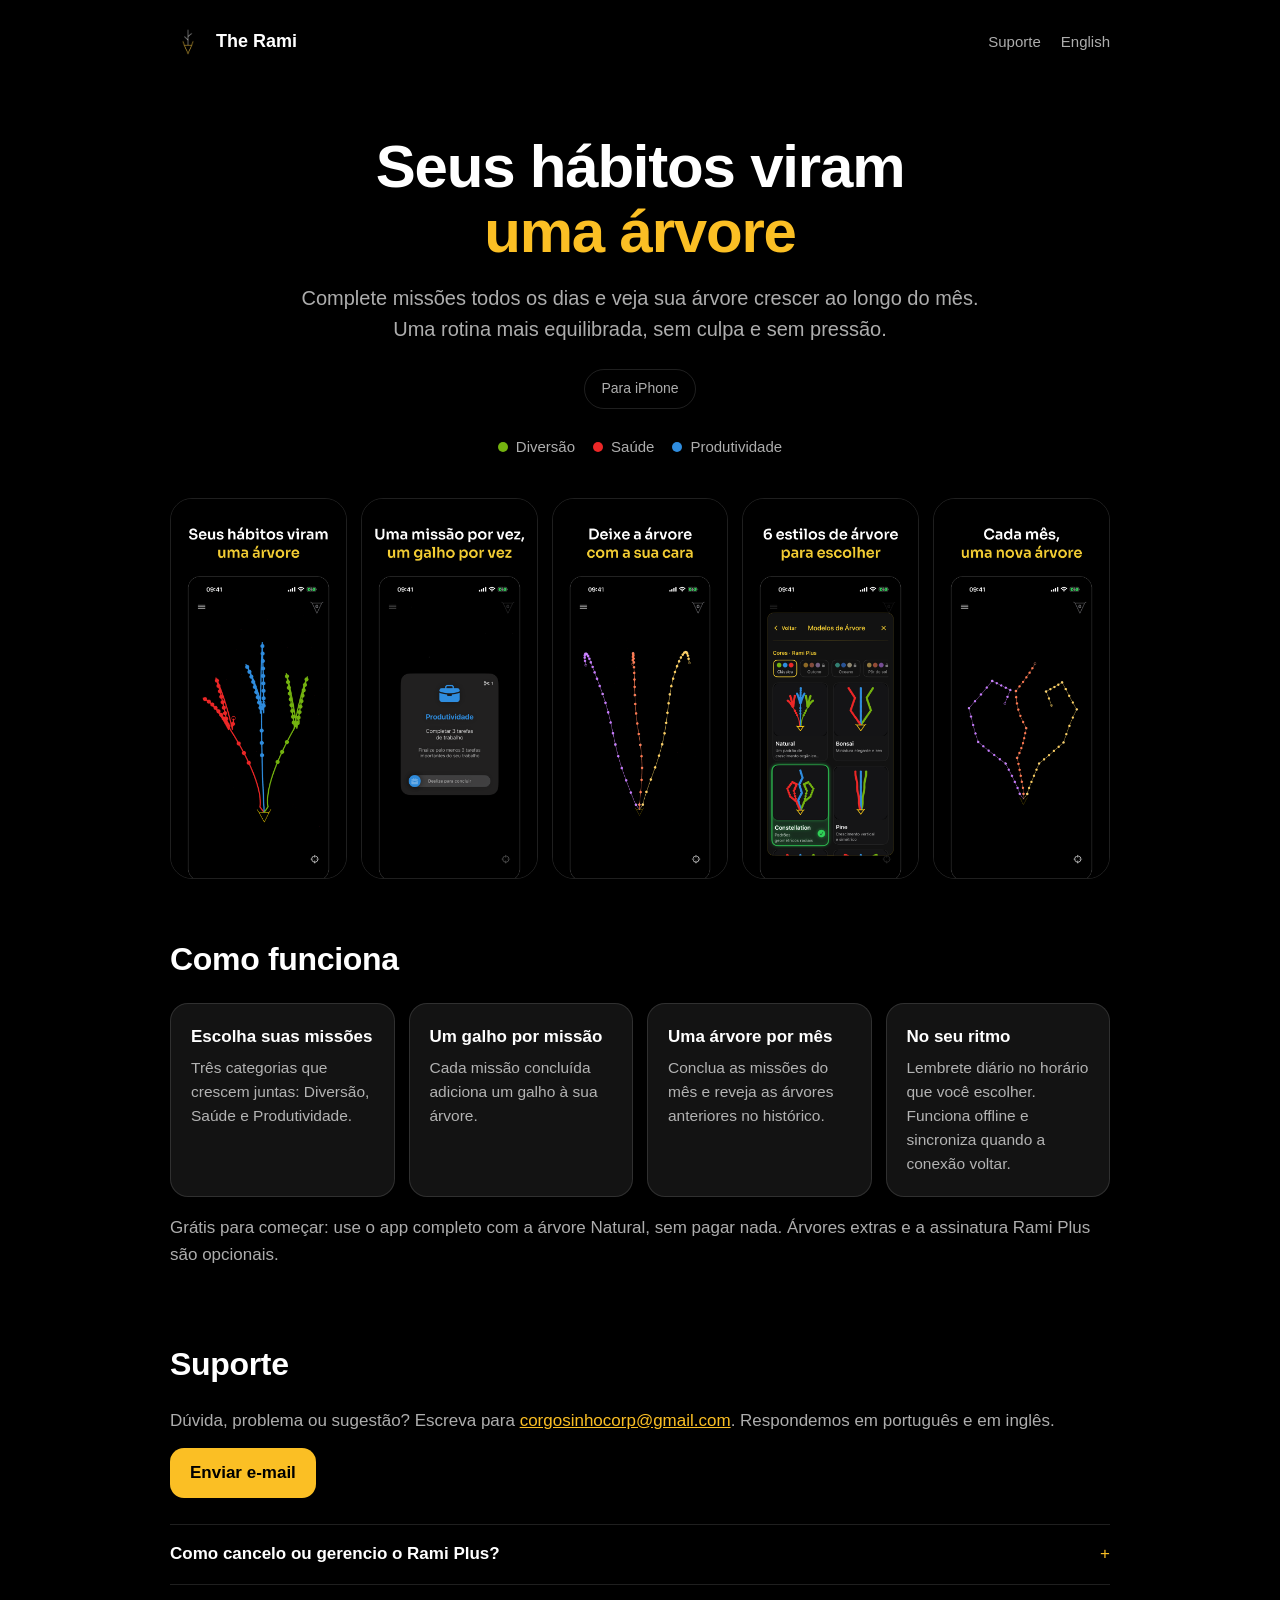
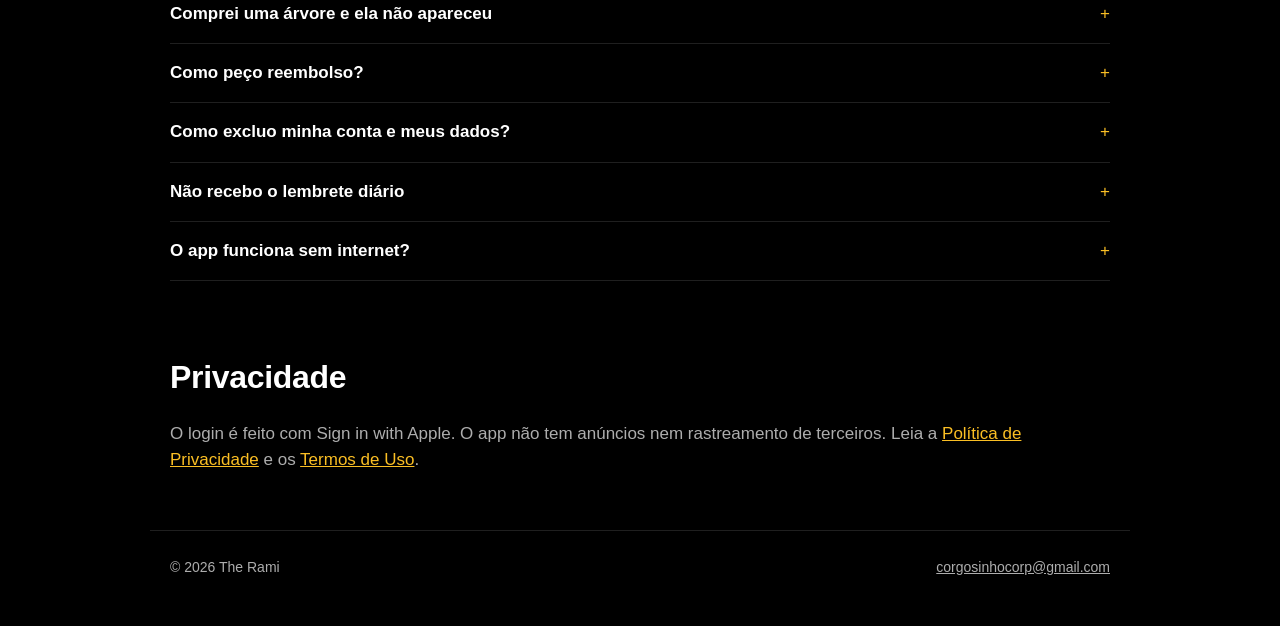
==== index.html @ e17243fe "feat: página pública de suporte do The Rami (pt-BR e inglês) Página estática com apresentação do app" ====
<!doctype html>
<html lang="pt-BR">
<head>
<meta charset="utf-8">
<meta name="viewport" content="width=device-width, initial-scale=1">
<title>The Rami — hábitos que viram uma árvore</title>
<meta name="description" content="The Rami é um app de hábitos gamificado para iPhone: complete missões todos os dias e veja sua árvore crescer ao longo do mês. Suporte e contato.">
<meta name="theme-color" content="#000000">
<link rel="icon" href="img/icon-180.png">
<link rel="apple-touch-icon" href="img/icon-180.png">
<link rel="alternate" hreflang="pt-BR" href="https://markuslc.github.io/therami/">
<link rel="alternate" hreflang="en" href="https://markuslc.github.io/therami/en.html">
<meta property="og:title" content="The Rami">
<meta property="og:description" content="Cultive sua árvore todo dia.">
<meta property="og:image" content="https://markuslc.github.io/therami/img/icon-512.png">
<link rel="stylesheet" href="style.css">
</head>
<body>
<header class="top">
  <a class="brand" href="./"><img src="img/icon-180.png" alt="" width="36" height="36">The Rami</a>
  <nav aria-label="Principal"><a href="#suporte">Suporte</a><a href="en.html" lang="en" hreflang="en">English</a></nav>
</header>
<main>
  <section class="hero">
    <h1>Seus hábitos viram <em>uma árvore</em></h1>
    <p class="lead">Complete missões todos os dias e veja sua árvore crescer ao longo do mês. Uma rotina mais equilibrada, sem culpa e sem pressão.</p>
    <p class="pill">Para iPhone</p>
    <ul class="cats" aria-label="Categorias de missões"><li class="fun">Diversão</li><li class="health">Saúde</li><li class="prod">Produtividade</li></ul>
  </section>

  <div class="shots" role="region" aria-label="Telas do app" tabindex="0">
    <img src="img/pt-01.png" width="630" height="1368" alt="Tela inicial com a árvore do mês. Legenda: seus hábitos viram uma árvore.">
    <img src="img/pt-02.png" width="630" height="1368" loading="lazy" alt="Cartão de uma missão de Produtividade. Legenda: uma missão por vez, um galho por vez.">
    <img src="img/pt-03.png" width="630" height="1368" loading="lazy" alt="Árvore com outra paleta de cores. Legenda: deixe a árvore com a sua cara.">
    <img src="img/pt-04.png" width="630" height="1368" loading="lazy" alt="Lista de modelos de árvore. Legenda: 6 estilos de árvore para escolher.">
    <img src="img/pt-05.png" width="630" height="1368" loading="lazy" alt="Árvore de outro mês. Legenda: cada mês, uma nova árvore.">
  </div>

  <section>
    <h2>Como funciona</h2>
    <div class="grid">
      <div class="card"><h3>Escolha suas missões</h3><p>Três categorias que crescem juntas: Diversão, Saúde e Produtividade.</p></div>
      <div class="card"><h3>Um galho por missão</h3><p>Cada missão concluída adiciona um galho à sua árvore.</p></div>
      <div class="card"><h3>Uma árvore por mês</h3><p>Conclua as missões do mês e reveja as árvores anteriores no histórico.</p></div>
      <div class="card"><h3>No seu ritmo</h3><p>Lembrete diário no horário que você escolher. Funciona offline e sincroniza quando a conexão voltar.</p></div>
    </div>
    <p class="note">Grátis para começar: use o app completo com a árvore Natural, sem pagar nada. Árvores extras e a assinatura Rami Plus são opcionais.</p>
  </section>

  <section id="suporte">
    <h2>Suporte</h2>
    <p class="note" style="margin-top:0">Dúvida, problema ou sugestão? Escreva para <a href="mailto:corgosinhocorp@gmail.com">corgosinhocorp@gmail.com</a>. Respondemos em português e em inglês.</p>
    <a class="btn" href="mailto:corgosinhocorp@gmail.com?subject=The%20Rami%20%E2%80%94%20suporte">Enviar e-mail</a>

    <details><summary>Como cancelo ou gerencio o Rami Plus?</summary>
      <p>A assinatura é cobrada pela Apple. No iPhone, abra Ajustes, toque no seu nome e depois em Assinaturas. Quem é assinante também encontra o botão “Gerenciar assinatura” na Loja do app. O Rami Plus renova automaticamente, a menos que seja cancelado até 24 horas antes do fim do período atual.</p></details>
    <details><summary>Comprei uma árvore e ela não apareceu</summary>
      <p>Abra o menu do app, entre em Configurações e toque em “Restaurar Compras”. A mesma opção fica no fim da Loja. Use a mesma conta Apple em que a compra foi feita.</p></details>
    <details><summary>Como peço reembolso?</summary>
      <p>As compras são processadas pela Apple, e é ela quem decide os reembolsos. Faça o pedido em <a href="https://reportaproblem.apple.com/">reportaproblem.apple.com</a>.</p></details>
    <details><summary>Como excluo minha conta e meus dados?</summary>
      <p>No app, abra o menu, entre em Configurações e toque em “Deletar Conta”. A exclusão é permanente e apaga sua conta e todos os seus dados do The Rami: perfil, árvores, missões e histórico. Ela não cancela a assinatura: cancele antes nos Ajustes do iPhone. Se não conseguir entrar no app, peça a exclusão por e-mail.</p></details>
    <details><summary>Não recebo o lembrete diário</summary>
      <p>Confira se “Lembrete diário” está ligado nas Configurações do app e se as notificações do The Rami estão permitidas nos Ajustes do iPhone.</p></details>
    <details><summary>O app funciona sem internet?</summary>
      <p>Sim. O app funciona offline e sincroniza quando a conexão voltar.</p></details>
  </section>

  <section id="privacidade">
    <h2>Privacidade</h2>
    <p class="note" style="margin-top:0">O login é feito com Sign in with Apple. O app não tem anúncios nem rastreamento de terceiros. Leia a <a href="https://www.termsfeed.com/live/3ac1cfa0-b823-4f95-aa48-391b056a4570">Política de Privacidade</a> e os <a href="https://www.apple.com/legal/internet-services/itunes/dev/stdeula/">Termos de Uso</a>.</p>
  </section>
</main>
<footer><span>© 2026 The Rami</span><span><a href="mailto:corgosinhocorp@gmail.com">corgosinhocorp@gmail.com</a></span></footer>
</body>
</html>
---- style.css ----
:root{--bg:#000;--card:#131313;--line:rgba(255,255,255,.12);--text:#fff;--muted:rgba(255,255,255,.68);--gold:#fbbf24;--fun:#74b30f;--health:#ec2727;--prod:#2f8ddf;color-scheme:dark}
*{box-sizing:border-box}
html{scroll-behavior:smooth}
@media (prefers-reduced-motion:reduce){html{scroll-behavior:auto}}
body{margin:0;background:var(--bg);color:var(--text);font:17px/1.55 -apple-system,BlinkMacSystemFont,"SF Pro Text","Segoe UI",Roboto,Helvetica,Arial,sans-serif;-webkit-font-smoothing:antialiased}
a{color:var(--gold)}
a:focus-visible,summary:focus-visible,.shots:focus-visible{outline:2px solid var(--gold);outline-offset:3px;border-radius:6px}
.top,main,footer{max-width:980px;margin:0 auto;padding-left:20px;padding-right:20px}
.top{display:flex;justify-content:space-between;align-items:center;padding-top:18px;padding-bottom:18px}
.brand{min-height:44px;display:flex;align-items:center;gap:10px;color:#fff;text-decoration:none;font-weight:600;font-size:18px}
.brand img{border-radius:9px}
nav a{color:var(--muted);text-decoration:none;margin-left:20px;font-size:15px;padding:12px 0;display:inline-block}
nav a:hover{color:#fff}
.hero{text-align:center;padding:52px 0 32px}
h1{font-size:clamp(34px,7vw,60px);line-height:1.08;letter-spacing:-.02em;margin:0 0 18px;font-weight:700}
h1 em{font-style:normal;color:var(--gold);display:block}
.lead{color:var(--muted);font-size:clamp(17px,2.4vw,20px);max-width:34em;margin:0 auto 24px}
.pill{display:inline-block;border:1px solid var(--line);border-radius:999px;padding:8px 16px;font-size:14px;color:var(--muted);margin:0}
.cats{list-style:none;display:flex;justify-content:center;gap:18px;flex-wrap:wrap;padding:0;margin:26px 0 0;font-size:15px;color:var(--muted)}
.cats li::before{content:"";display:inline-block;width:10px;height:10px;border-radius:50%;margin-right:8px}
.fun::before{background:var(--fun)}.health::before{background:var(--health)}.prod::before{background:var(--prod)}
.shots{display:flex;gap:14px;overflow-x:auto;scroll-snap-type:x mandatory;padding:8px 20px 20px;margin:0 -20px}
.shots img{flex:0 0 auto;width:clamp(180px,62vw,236px);height:auto;border-radius:22px;border:1px solid var(--line);scroll-snap-align:center}
@media (min-width:1000px){.shots{margin:0;padding:8px 0 20px;overflow:visible}.shots img{width:calc((100% - 56px)/5)}}
section{padding:36px 0}
h2{font-size:clamp(24px,4vw,32px);letter-spacing:-.01em;margin:0 0 18px}
.grid{display:grid;grid-template-columns:repeat(auto-fit,minmax(210px,1fr));gap:14px}
.card{background:var(--card);border:1px solid var(--line);border-radius:18px;padding:20px}
.card h3{margin:0 0 6px;font-size:17px}
.card p,.note,details p{margin:0;color:var(--muted)}
.card p{font-size:15.5px}
.note{margin-top:18px}
.btn{display:inline-block;background:var(--gold);color:#000;font-weight:600;text-decoration:none;padding:12px 20px;border-radius:14px;margin:14px 0 26px}
details{border-top:1px solid var(--line)}
details:last-of-type{border-bottom:1px solid var(--line)}
summary{cursor:pointer;padding:16px 0;font-weight:600;list-style:none;display:flex;justify-content:space-between;gap:16px}
summary::-webkit-details-marker{display:none}
summary::after{content:"+";color:var(--gold);font-weight:400}
details[open] summary::after{content:"–"}
details p{padding-bottom:18px}
footer{padding-top:26px;padding-bottom:48px;margin-top:20px;color:var(--muted);font-size:14px;border-top:1px solid var(--line);display:flex;justify-content:space-between;flex-wrap:wrap;gap:10px}
footer a{color:var(--muted)}
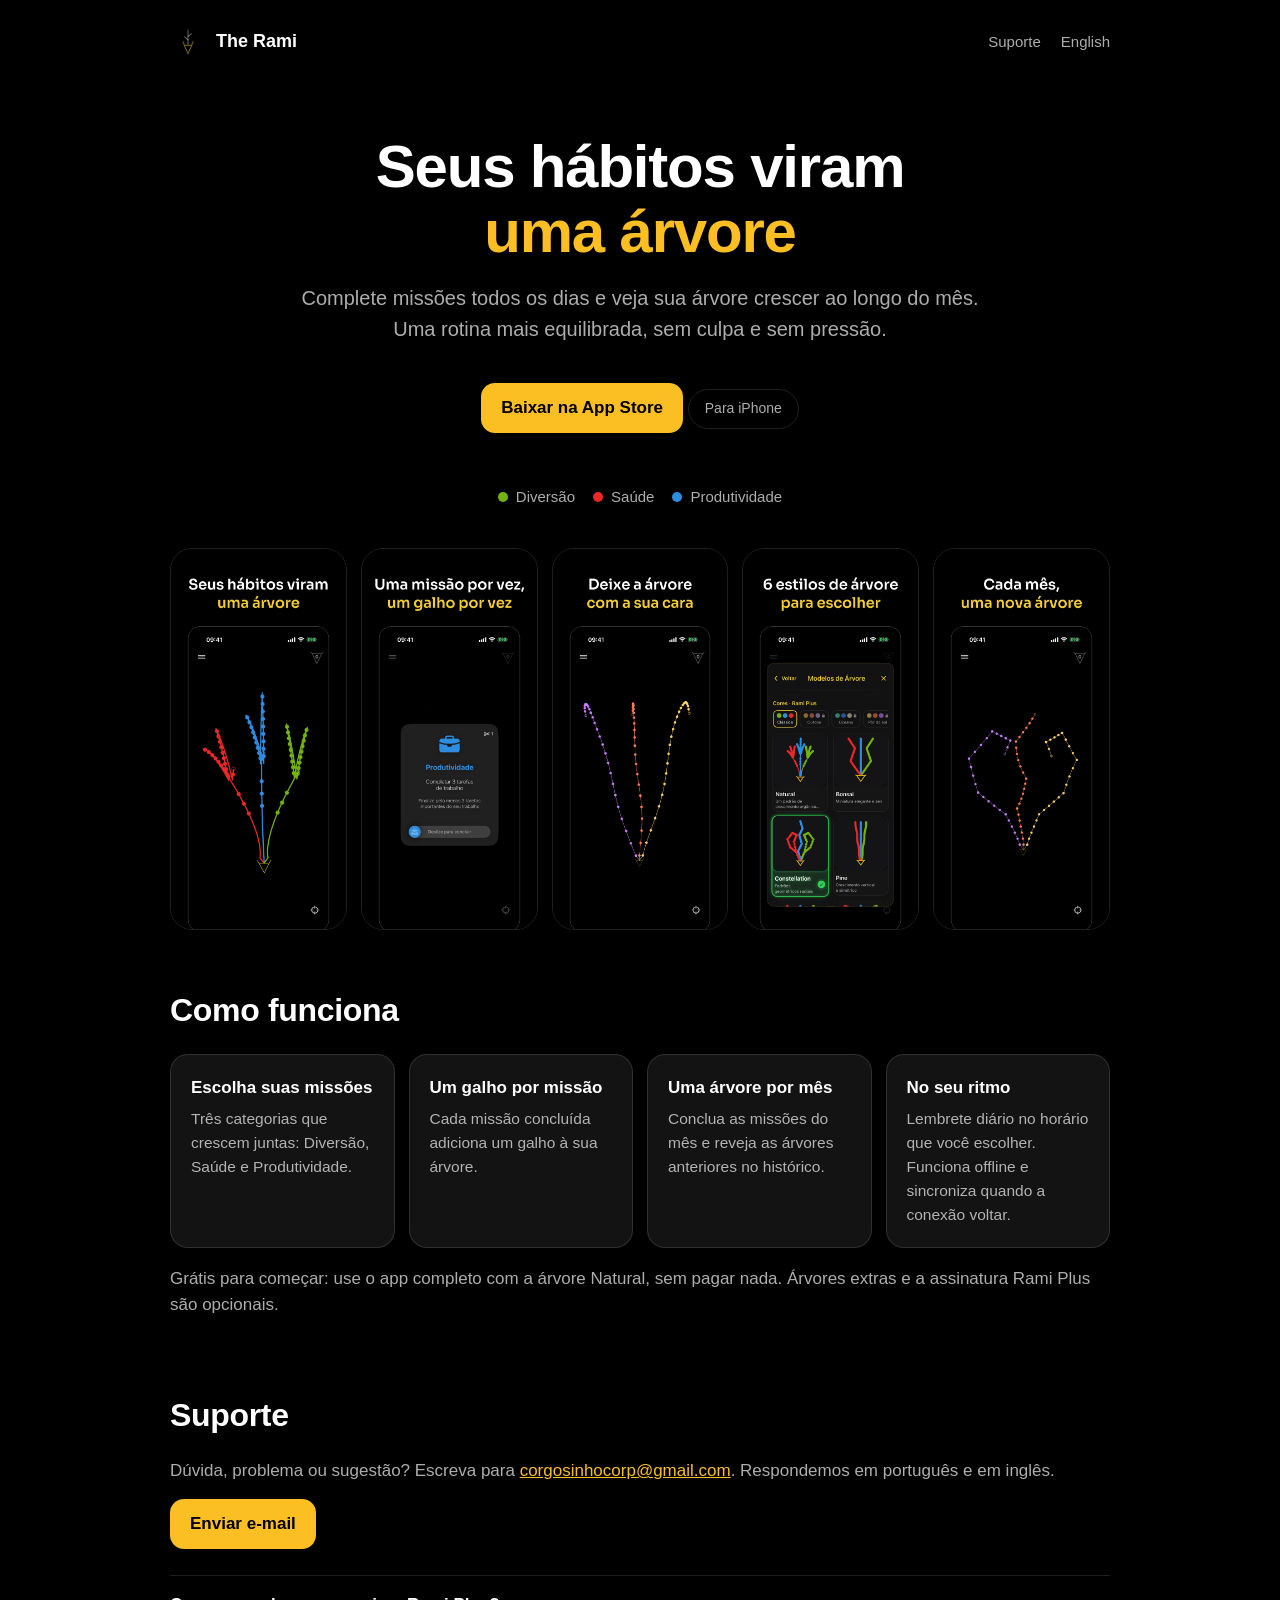
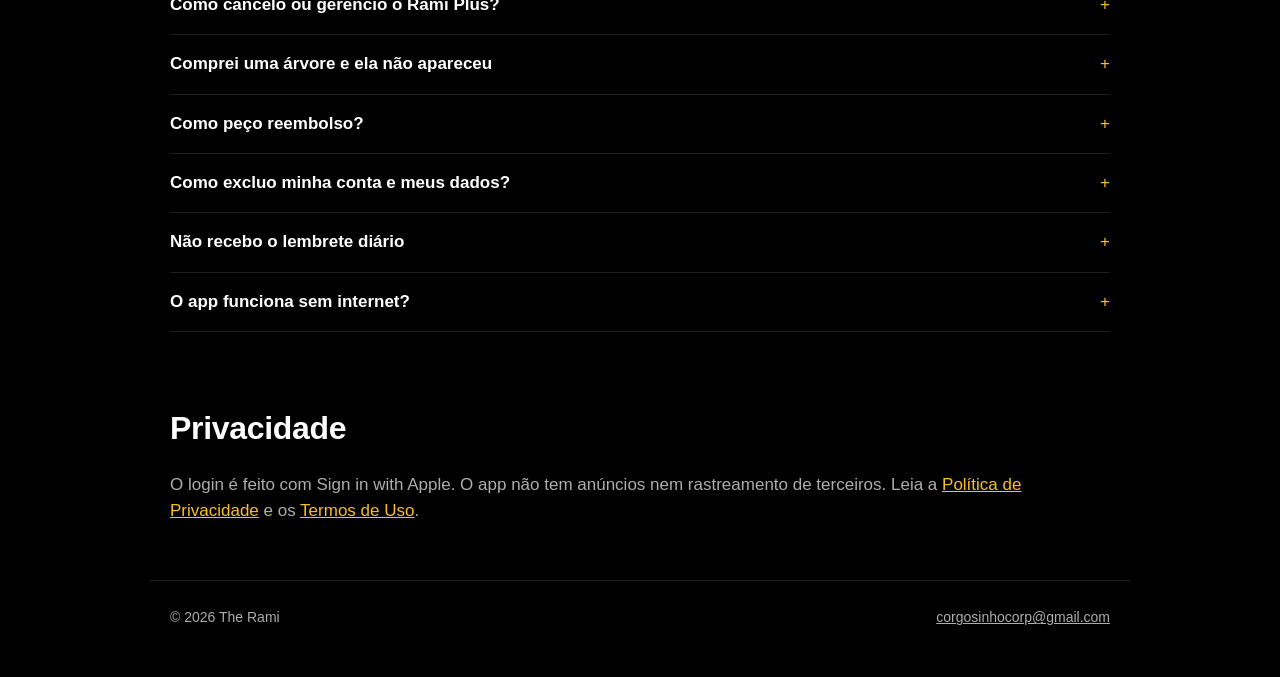
==== commit cf076f26: "feat: link da loja e banner do Safari nas páginas O site não tinha nenhum link para a App Store. Ent" ====
--- a/index.html
+++ b/index.html
@@ -6,6 +6,7 @@
 <title>The Rami — hábitos que viram uma árvore</title>
 <meta name="description" content="The Rami é um app de hábitos gamificado para iPhone: complete missões todos os dias e veja sua árvore crescer ao longo do mês. Suporte e contato.">
 <meta name="theme-color" content="#000000">
+<meta name="apple-itunes-app" content="app-id=6835535544">
 <link rel="icon" href="img/icon-180.png">
 <link rel="apple-touch-icon" href="img/icon-180.png">
 <link rel="alternate" hreflang="pt-BR" href="https://markuslc.github.io/therami/">
@@ -24,6 +25,7 @@
   <section class="hero">
     <h1>Seus hábitos viram <em>uma árvore</em></h1>
     <p class="lead">Complete missões todos os dias e veja sua árvore crescer ao longo do mês. Uma rotina mais equilibrada, sem culpa e sem pressão.</p>
+    <a class="btn" href="https://apps.apple.com/br/app/the-rami/id6835535544">Baixar na App Store</a>
     <p class="pill">Para iPhone</p>
     <ul class="cats" aria-label="Categorias de missões"><li class="fun">Diversão</li><li class="health">Saúde</li><li class="prod">Produtividade</li></ul>
   </section>
@@ -68,7 +70,7 @@
 
   <section id="privacidade">
     <h2>Privacidade</h2>
-    <p class="note" style="margin-top:0">O login é feito com Sign in with Apple. O app não tem anúncios nem rastreamento de terceiros. Leia a <a href="https://www.termsfeed.com/live/3ac1cfa0-b823-4f95-aa48-391b056a4570">Política de Privacidade</a> e os <a href="https://www.apple.com/legal/internet-services/itunes/dev/stdeula/">Termos de Uso</a>.</p>
+    <p class="note" style="margin-top:0">O login é feito com Sign in with Apple. O app não tem anúncios nem rastreamento de terceiros. Leia a <a href="privacidade.html">Política de Privacidade</a> e os <a href="https://www.apple.com/legal/internet-services/itunes/dev/stdeula/">Termos de Uso</a>.</p>
   </section>
 </main>
 <footer><span>© 2026 The Rami</span><span><a href="mailto:corgosinhocorp@gmail.com">corgosinhocorp@gmail.com</a></span></footer>
--- a/style.css
+++ b/style.css
@@ -40,3 +40,10 @@
 details p{padding-bottom:18px}
 footer{padding-top:26px;padding-bottom:48px;margin-top:20px;color:var(--muted);font-size:14px;border-top:1px solid var(--line);display:flex;justify-content:space-between;flex-wrap:wrap;gap:10px}
 footer a{color:var(--muted)}
+.doc{max-width:720px;padding-bottom:20px}
+.doc h1{font-size:clamp(30px,6vw,44px);margin:36px 0 6px}
+.doc h2{font-size:21px;margin:34px 0 10px}
+.doc p,.doc li{color:var(--muted)}
+.doc ul{padding-left:20px}
+.doc li{margin:6px 0}
+.doc strong{color:var(--text);font-weight:600}
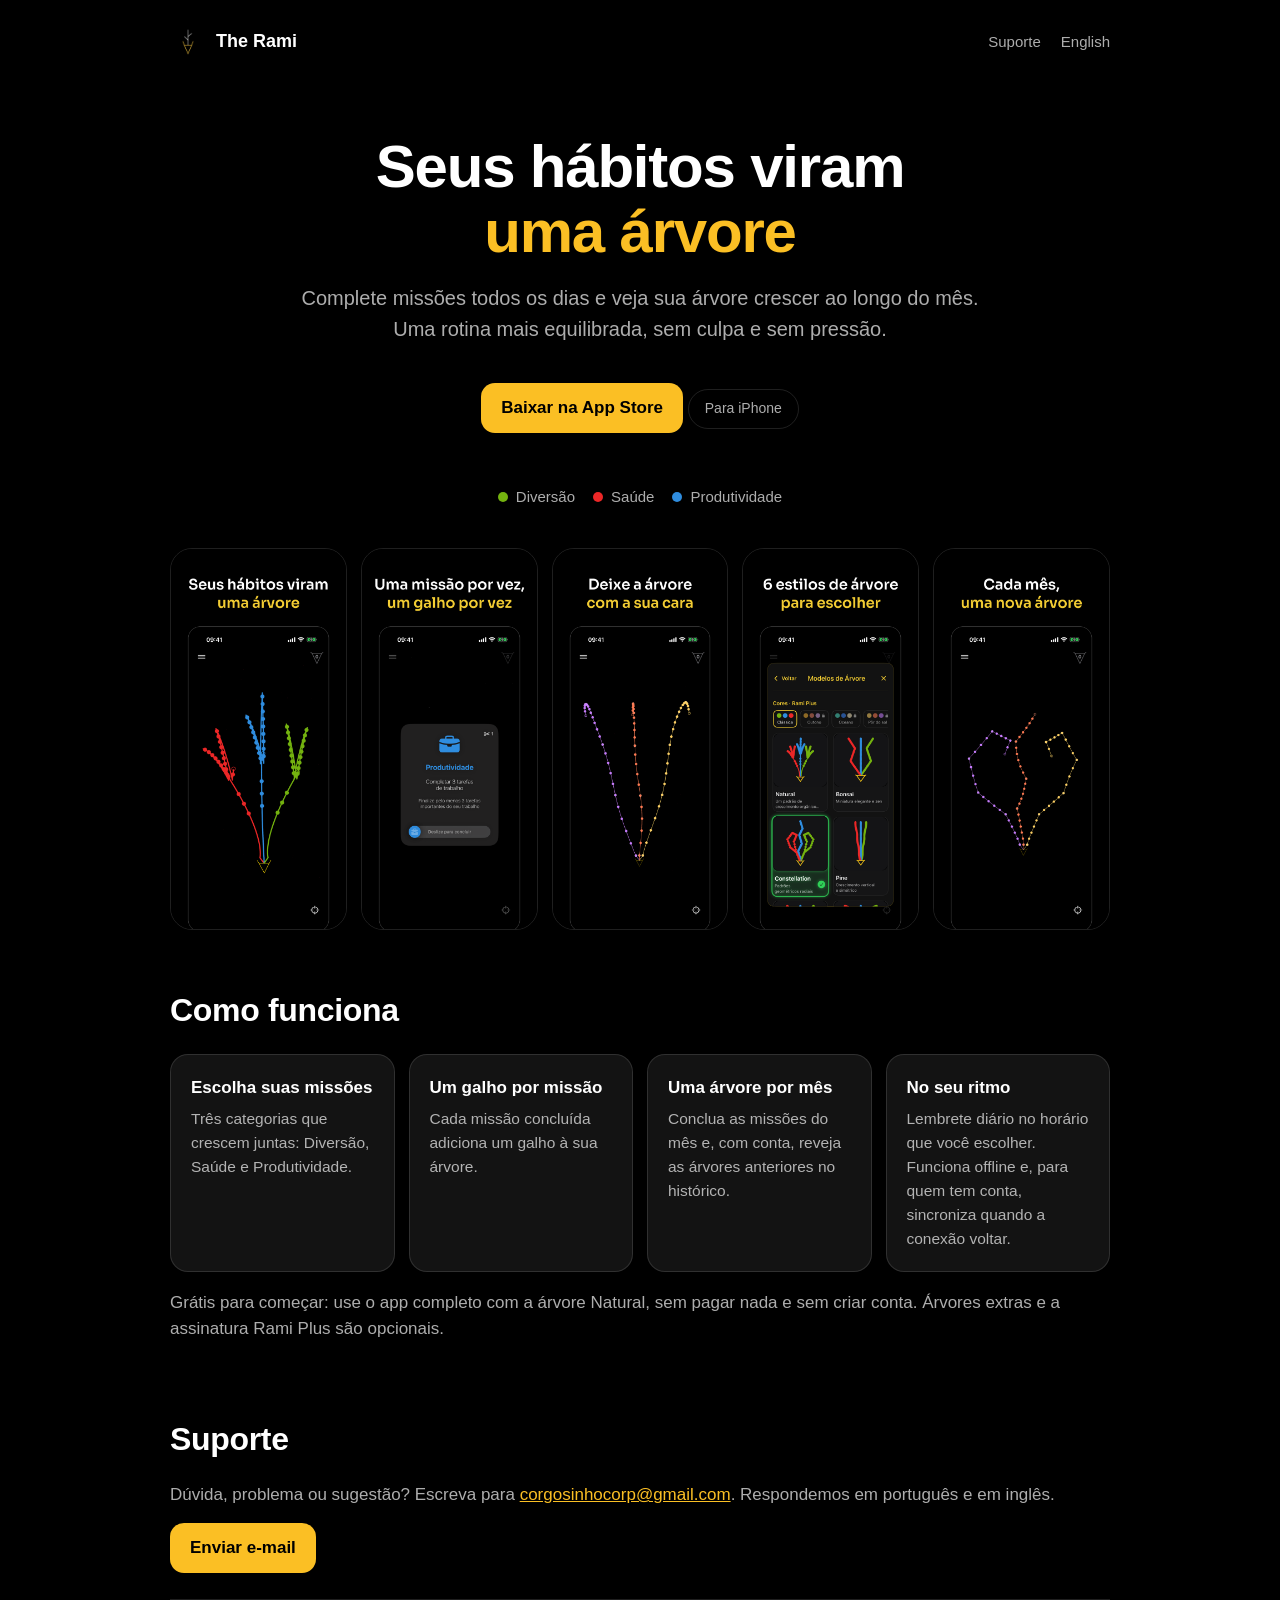
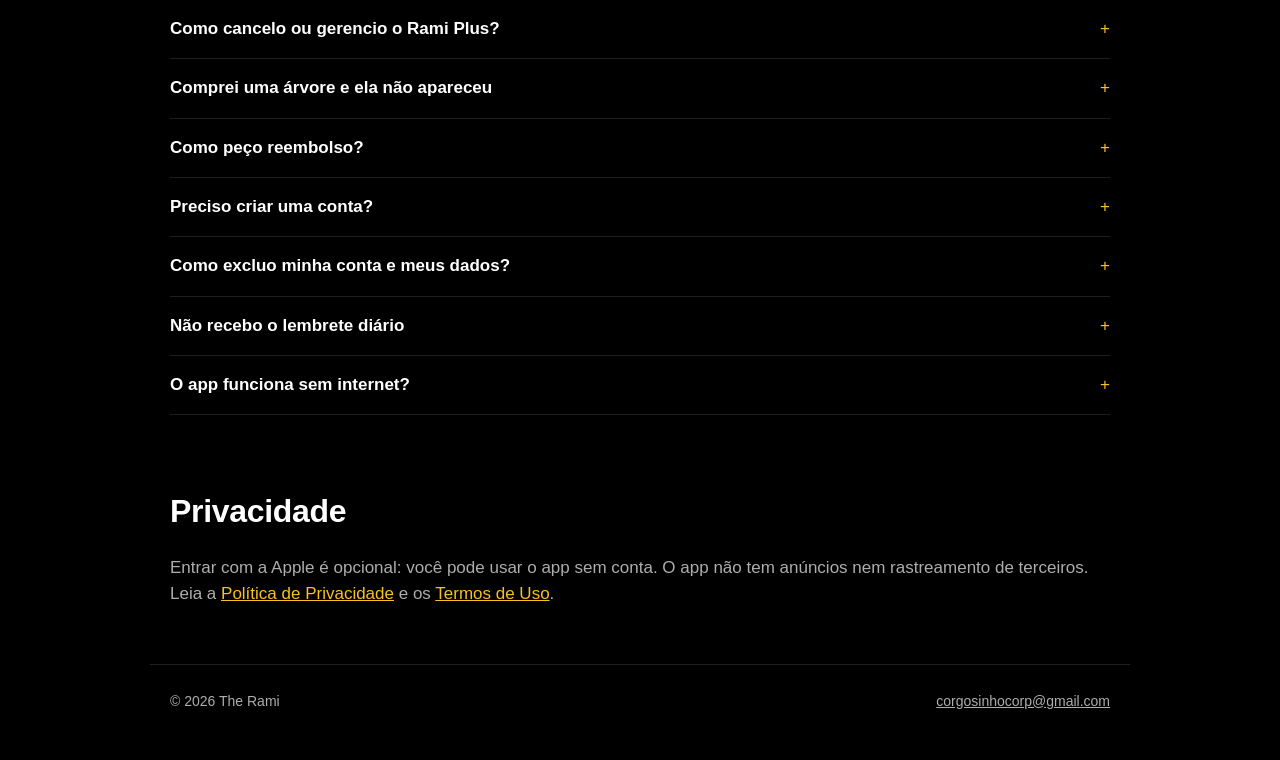
==== commit bf910744: "docs: conta opcional da 1.0.3 no site e na política de privacidade A partir da 1.0.3 o app funciona " ====
--- a/index.html
+++ b/index.html
@@ -43,10 +43,10 @@
     <div class="grid">
       <div class="card"><h3>Escolha suas missões</h3><p>Três categorias que crescem juntas: Diversão, Saúde e Produtividade.</p></div>
       <div class="card"><h3>Um galho por missão</h3><p>Cada missão concluída adiciona um galho à sua árvore.</p></div>
-      <div class="card"><h3>Uma árvore por mês</h3><p>Conclua as missões do mês e reveja as árvores anteriores no histórico.</p></div>
-      <div class="card"><h3>No seu ritmo</h3><p>Lembrete diário no horário que você escolher. Funciona offline e sincroniza quando a conexão voltar.</p></div>
+      <div class="card"><h3>Uma árvore por mês</h3><p>Conclua as missões do mês e, com conta, reveja as árvores anteriores no histórico.</p></div>
+      <div class="card"><h3>No seu ritmo</h3><p>Lembrete diário no horário que você escolher. Funciona offline e, para quem tem conta, sincroniza quando a conexão voltar.</p></div>
     </div>
-    <p class="note">Grátis para começar: use o app completo com a árvore Natural, sem pagar nada. Árvores extras e a assinatura Rami Plus são opcionais.</p>
+    <p class="note">Grátis para começar: use o app completo com a árvore Natural, sem pagar nada e sem criar conta. Árvores extras e a assinatura Rami Plus são opcionais.</p>
   </section>
 
   <section id="suporte">
@@ -60,17 +60,19 @@
       <p>Abra o menu do app, entre em Configurações e toque em “Restaurar Compras”. A mesma opção fica no fim da Loja. Use a mesma conta Apple em que a compra foi feita.</p></details>
     <details><summary>Como peço reembolso?</summary>
       <p>As compras são processadas pela Apple, e é ela quem decide os reembolsos. Faça o pedido em <a href="https://reportaproblem.apple.com/">reportaproblem.apple.com</a>.</p></details>
+    <details><summary>Preciso criar uma conta?</summary>
+      <p>Não. Você pode usar o app sem conta: o progresso fica só no seu iPhone. Para guardá-lo na sua conta, toque em “Entrar com a Apple”, no aviso “Salve o seu progresso” ou em Configurações. O que você já fez no aparelho é somado à conta. Sem conta, apagar o app apaga o progresso; compras e assinatura ficam na sua conta Apple e voltam com “Restaurar Compras”. Só as podas pedem conta, porque o saldo delas fica guardado nos nossos servidores.</p></details>
     <details><summary>Como excluo minha conta e meus dados?</summary>
-      <p>No app, abra o menu, entre em Configurações e toque em “Deletar Conta”. A exclusão é permanente e apaga sua conta e todos os seus dados do The Rami: perfil, árvores, missões e histórico. Ela não cancela a assinatura: cancele antes nos Ajustes do iPhone. Se não conseguir entrar no app, peça a exclusão por e-mail.</p></details>
+      <p>Se você tem conta, abra o menu do app, entre em Configurações e toque em “Deletar Conta”. A exclusão é permanente e apaga sua conta e todos os seus dados do The Rami: perfil, árvores, missões e histórico. Ela não cancela a assinatura: cancele antes nos Ajustes do iPhone. Se não conseguir entrar no app, peça a exclusão por e-mail. Sem conta, o app não envia seu progresso nem seus dados pessoais aos nossos servidores: apague o app do iPhone e o progresso guardado nele vai junto.</p></details>
     <details><summary>Não recebo o lembrete diário</summary>
       <p>Confira se “Lembrete diário” está ligado nas Configurações do app e se as notificações do The Rami estão permitidas nos Ajustes do iPhone.</p></details>
     <details><summary>O app funciona sem internet?</summary>
-      <p>Sim. O app funciona offline e sincroniza quando a conexão voltar.</p></details>
+      <p>Sim, depois que o app baixa as missões na primeira abertura (isso precisa de internet). Quem tem conta sincroniza o progresso quando a conexão voltar.</p></details>
   </section>
 
   <section id="privacidade">
     <h2>Privacidade</h2>
-    <p class="note" style="margin-top:0">O login é feito com Sign in with Apple. O app não tem anúncios nem rastreamento de terceiros. Leia a <a href="privacidade.html">Política de Privacidade</a> e os <a href="https://www.apple.com/legal/internet-services/itunes/dev/stdeula/">Termos de Uso</a>.</p>
+    <p class="note" style="margin-top:0">Entrar com a Apple é opcional: você pode usar o app sem conta. O app não tem anúncios nem rastreamento de terceiros. Leia a <a href="privacidade.html">Política de Privacidade</a> e os <a href="https://www.apple.com/legal/internet-services/itunes/dev/stdeula/">Termos de Uso</a>.</p>
   </section>
 </main>
 <footer><span>© 2026 The Rami</span><span><a href="mailto:corgosinhocorp@gmail.com">corgosinhocorp@gmail.com</a></span></footer>
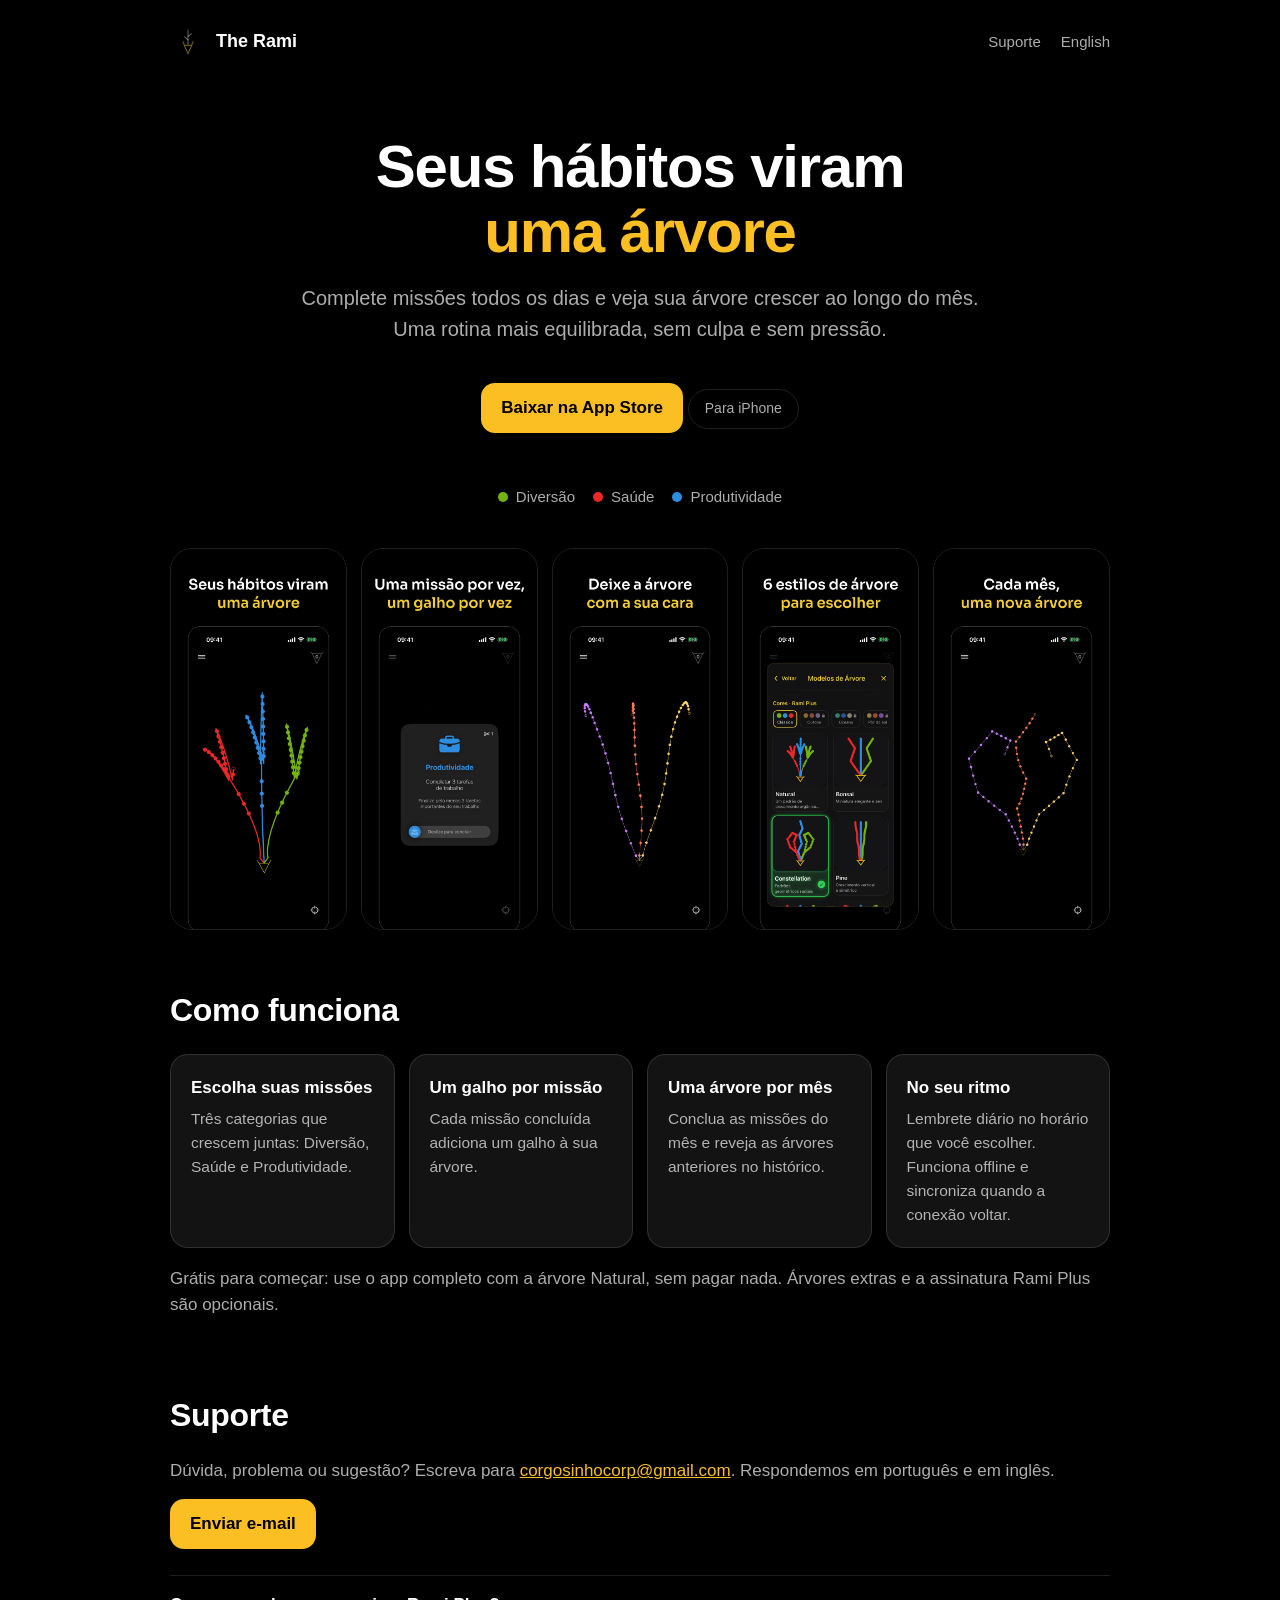
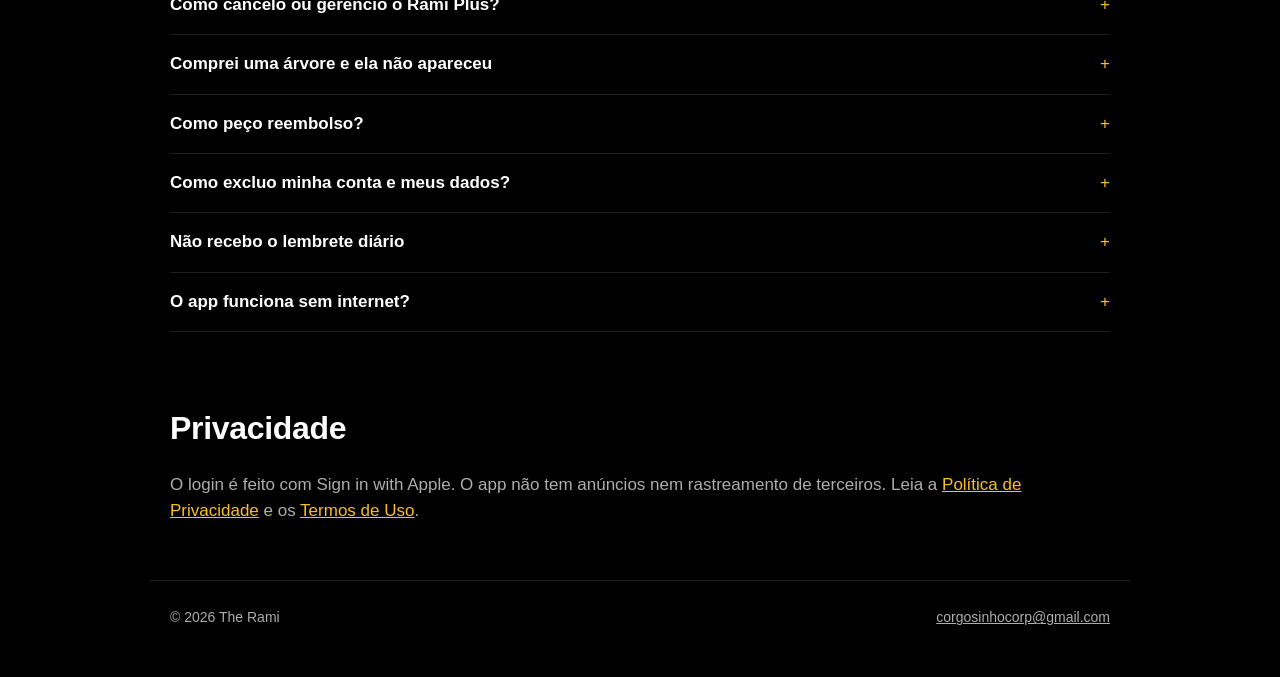
==== commit 24c48302: "feat: link da loja e banner do Safari nas páginas (#1) Mesclado com o OK do Markus em 2026-11-20.  C" ====
--- a/index.html
+++ b/index.html
@@ -43,10 +43,10 @@
     <div class="grid">
       <div class="card"><h3>Escolha suas missões</h3><p>Três categorias que crescem juntas: Diversão, Saúde e Produtividade.</p></div>
       <div class="card"><h3>Um galho por missão</h3><p>Cada missão concluída adiciona um galho à sua árvore.</p></div>
-      <div class="card"><h3>Uma árvore por mês</h3><p>Conclua as missões do mês e, com conta, reveja as árvores anteriores no histórico.</p></div>
-      <div class="card"><h3>No seu ritmo</h3><p>Lembrete diário no horário que você escolher. Funciona offline e, para quem tem conta, sincroniza quando a conexão voltar.</p></div>
+      <div class="card"><h3>Uma árvore por mês</h3><p>Conclua as missões do mês e reveja as árvores anteriores no histórico.</p></div>
+      <div class="card"><h3>No seu ritmo</h3><p>Lembrete diário no horário que você escolher. Funciona offline e sincroniza quando a conexão voltar.</p></div>
     </div>
-    <p class="note">Grátis para começar: use o app completo com a árvore Natural, sem pagar nada e sem criar conta. Árvores extras e a assinatura Rami Plus são opcionais.</p>
+    <p class="note">Grátis para começar: use o app completo com a árvore Natural, sem pagar nada. Árvores extras e a assinatura Rami Plus são opcionais.</p>
   </section>
 
   <section id="suporte">
@@ -60,19 +60,17 @@
       <p>Abra o menu do app, entre em Configurações e toque em “Restaurar Compras”. A mesma opção fica no fim da Loja. Use a mesma conta Apple em que a compra foi feita.</p></details>
     <details><summary>Como peço reembolso?</summary>
       <p>As compras são processadas pela Apple, e é ela quem decide os reembolsos. Faça o pedido em <a href="https://reportaproblem.apple.com/">reportaproblem.apple.com</a>.</p></details>
-    <details><summary>Preciso criar uma conta?</summary>
-      <p>Não. Você pode usar o app sem conta: o progresso fica só no seu iPhone. Para guardá-lo na sua conta, toque em “Entrar com a Apple”, no aviso “Salve o seu progresso” ou em Configurações. O que você já fez no aparelho é somado à conta. Sem conta, apagar o app apaga o progresso; compras e assinatura ficam na sua conta Apple e voltam com “Restaurar Compras”. Só as podas pedem conta, porque o saldo delas fica guardado nos nossos servidores.</p></details>
     <details><summary>Como excluo minha conta e meus dados?</summary>
-      <p>Se você tem conta, abra o menu do app, entre em Configurações e toque em “Deletar Conta”. A exclusão é permanente e apaga sua conta e todos os seus dados do The Rami: perfil, árvores, missões e histórico. Ela não cancela a assinatura: cancele antes nos Ajustes do iPhone. Se não conseguir entrar no app, peça a exclusão por e-mail. Sem conta, o app não envia seu progresso nem seus dados pessoais aos nossos servidores: apague o app do iPhone e o progresso guardado nele vai junto.</p></details>
+      <p>No app, abra o menu, entre em Configurações e toque em “Deletar Conta”. A exclusão é permanente e apaga sua conta e todos os seus dados do The Rami: perfil, árvores, missões e histórico. Ela não cancela a assinatura: cancele antes nos Ajustes do iPhone. Se não conseguir entrar no app, peça a exclusão por e-mail.</p></details>
     <details><summary>Não recebo o lembrete diário</summary>
       <p>Confira se “Lembrete diário” está ligado nas Configurações do app e se as notificações do The Rami estão permitidas nos Ajustes do iPhone.</p></details>
     <details><summary>O app funciona sem internet?</summary>
-      <p>Sim, depois que o app baixa as missões na primeira abertura (isso precisa de internet). Quem tem conta sincroniza o progresso quando a conexão voltar.</p></details>
+      <p>Sim. O app funciona offline e sincroniza quando a conexão voltar.</p></details>
   </section>
 
   <section id="privacidade">
     <h2>Privacidade</h2>
-    <p class="note" style="margin-top:0">Entrar com a Apple é opcional: você pode usar o app sem conta. O app não tem anúncios nem rastreamento de terceiros. Leia a <a href="privacidade.html">Política de Privacidade</a> e os <a href="https://www.apple.com/legal/internet-services/itunes/dev/stdeula/">Termos de Uso</a>.</p>
+    <p class="note" style="margin-top:0">O login é feito com Sign in with Apple. O app não tem anúncios nem rastreamento de terceiros. Leia a <a href="privacidade.html">Política de Privacidade</a> e os <a href="https://www.apple.com/legal/internet-services/itunes/dev/stdeula/">Termos de Uso</a>.</p>
   </section>
 </main>
 <footer><span>© 2026 The Rami</span><span><a href="mailto:corgosinhocorp@gmail.com">corgosinhocorp@gmail.com</a></span></footer>
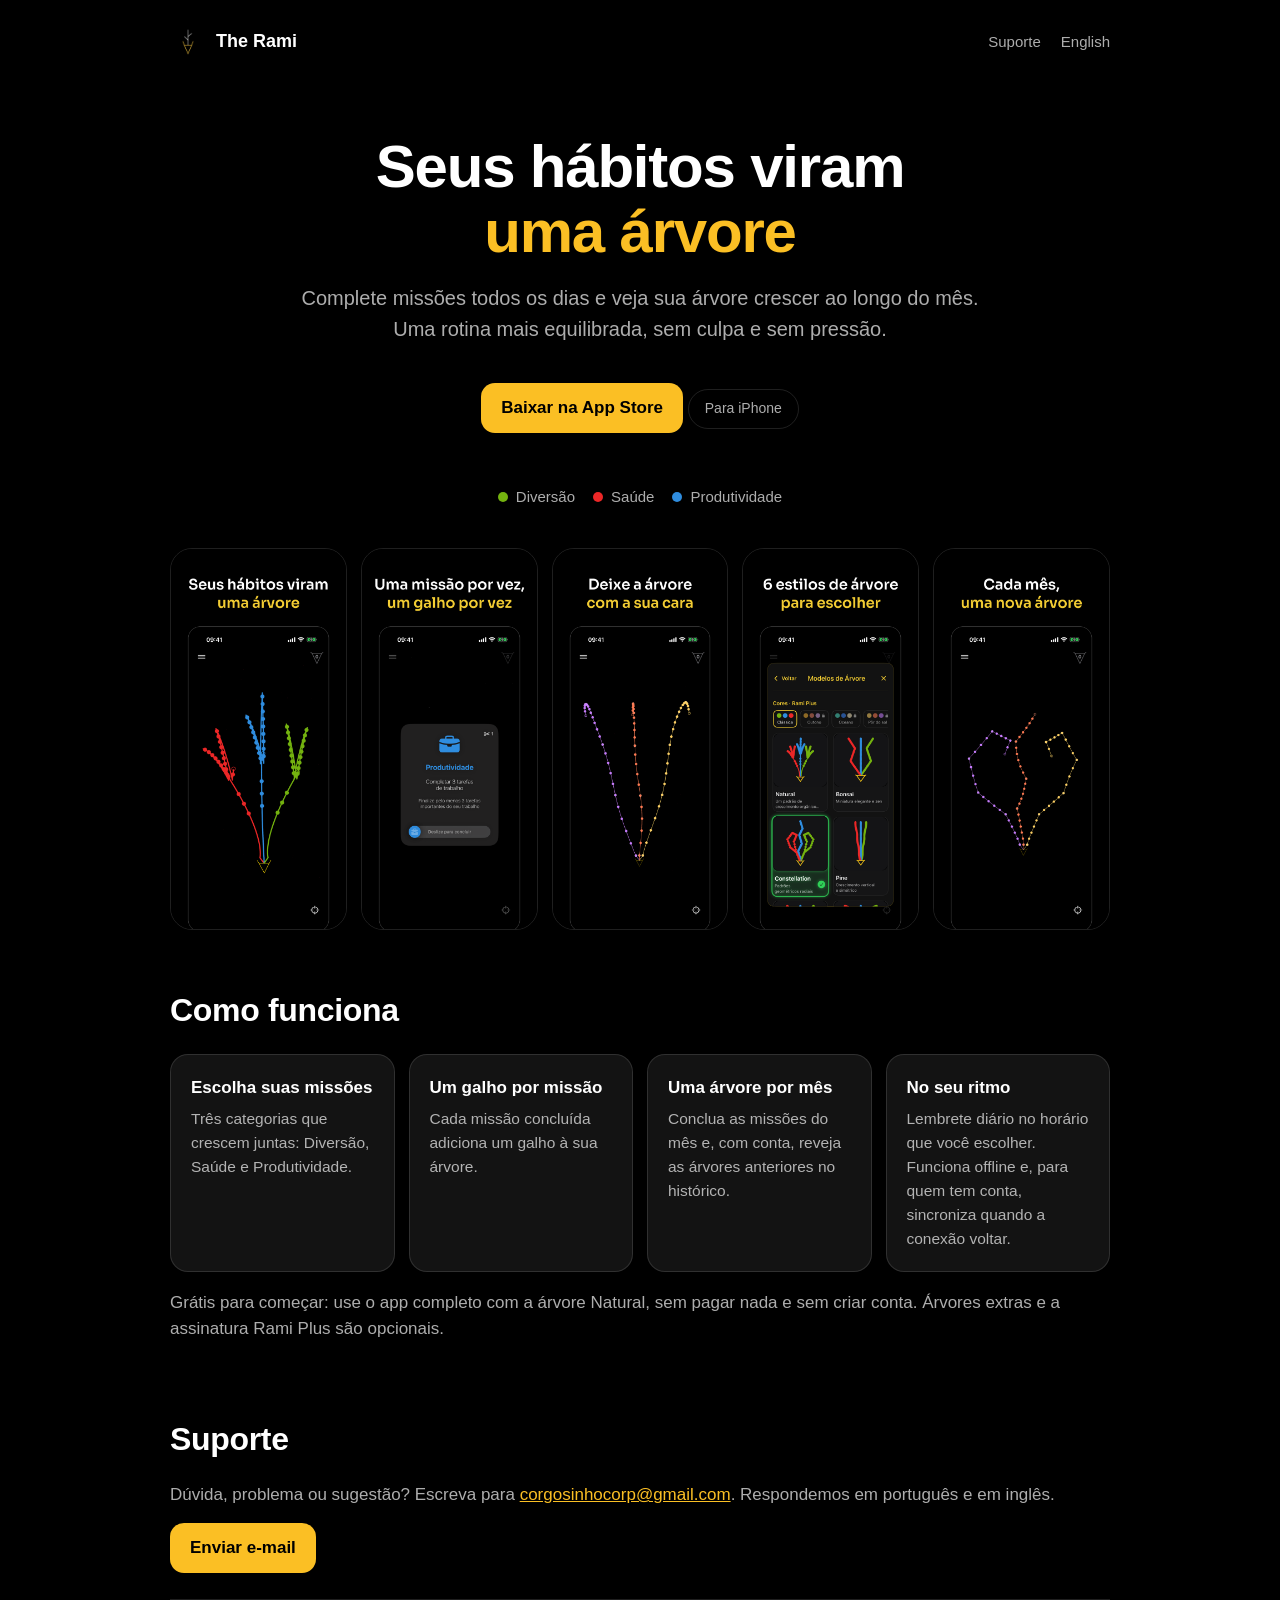
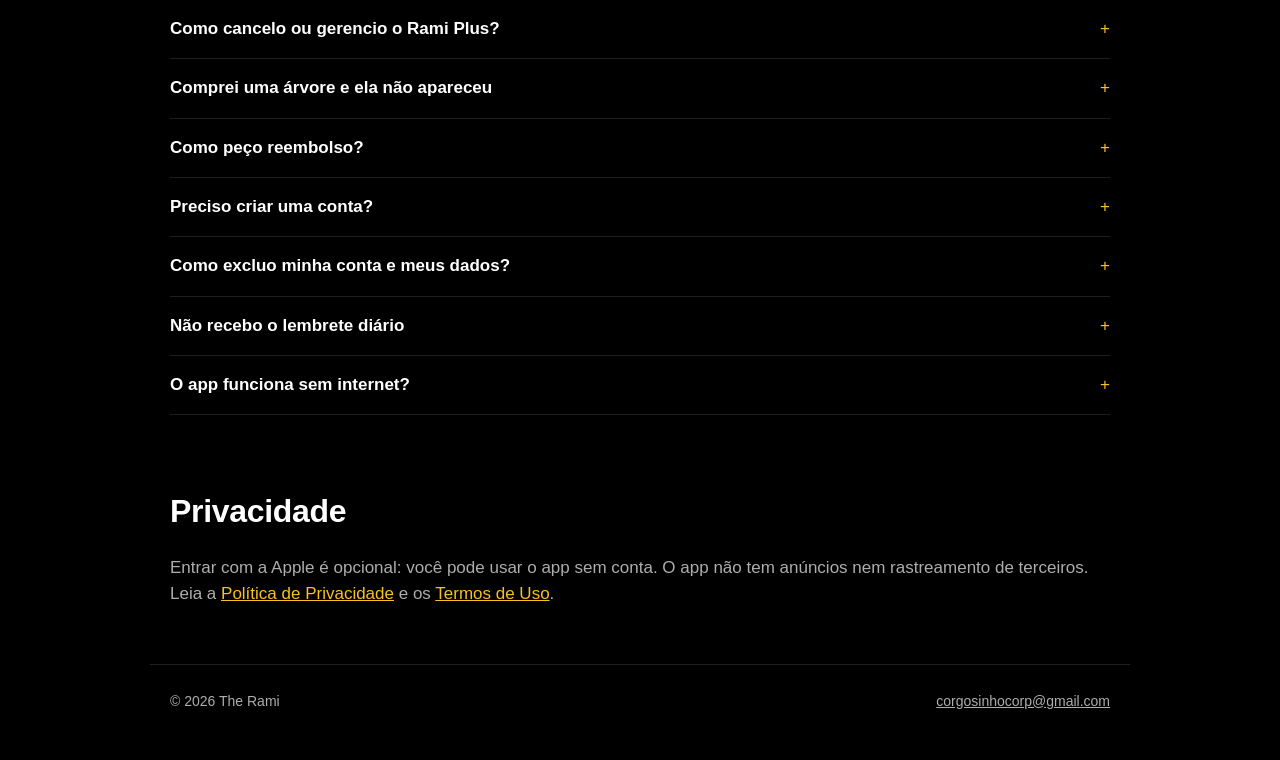
==== commit b6d2750c: "docs: conta opcional da 1.0.3 no site e na política de privacidade (#2) Mesclado com o OK do Markus " ====
--- a/index.html
+++ b/index.html
@@ -43,10 +43,10 @@
     <div class="grid">
       <div class="card"><h3>Escolha suas missões</h3><p>Três categorias que crescem juntas: Diversão, Saúde e Produtividade.</p></div>
       <div class="card"><h3>Um galho por missão</h3><p>Cada missão concluída adiciona um galho à sua árvore.</p></div>
-      <div class="card"><h3>Uma árvore por mês</h3><p>Conclua as missões do mês e reveja as árvores anteriores no histórico.</p></div>
-      <div class="card"><h3>No seu ritmo</h3><p>Lembrete diário no horário que você escolher. Funciona offline e sincroniza quando a conexão voltar.</p></div>
+      <div class="card"><h3>Uma árvore por mês</h3><p>Conclua as missões do mês e, com conta, reveja as árvores anteriores no histórico.</p></div>
+      <div class="card"><h3>No seu ritmo</h3><p>Lembrete diário no horário que você escolher. Funciona offline e, para quem tem conta, sincroniza quando a conexão voltar.</p></div>
     </div>
-    <p class="note">Grátis para começar: use o app completo com a árvore Natural, sem pagar nada. Árvores extras e a assinatura Rami Plus são opcionais.</p>
+    <p class="note">Grátis para começar: use o app completo com a árvore Natural, sem pagar nada e sem criar conta. Árvores extras e a assinatura Rami Plus são opcionais.</p>
   </section>
 
   <section id="suporte">
@@ -60,17 +60,19 @@
       <p>Abra o menu do app, entre em Configurações e toque em “Restaurar Compras”. A mesma opção fica no fim da Loja. Use a mesma conta Apple em que a compra foi feita.</p></details>
     <details><summary>Como peço reembolso?</summary>
       <p>As compras são processadas pela Apple, e é ela quem decide os reembolsos. Faça o pedido em <a href="https://reportaproblem.apple.com/">reportaproblem.apple.com</a>.</p></details>
+    <details><summary>Preciso criar uma conta?</summary>
+      <p>Não. Você pode usar o app sem conta: o progresso fica só no seu iPhone. Para guardá-lo na sua conta, toque em “Entrar com a Apple”, no aviso “Salve o seu progresso” ou em Configurações. O que você já fez no aparelho é somado à conta. Sem conta, apagar o app apaga o progresso; compras e assinatura ficam na sua conta Apple e voltam com “Restaurar Compras”. Só as podas pedem conta, porque o saldo delas fica guardado nos nossos servidores.</p></details>
     <details><summary>Como excluo minha conta e meus dados?</summary>
-      <p>No app, abra o menu, entre em Configurações e toque em “Deletar Conta”. A exclusão é permanente e apaga sua conta e todos os seus dados do The Rami: perfil, árvores, missões e histórico. Ela não cancela a assinatura: cancele antes nos Ajustes do iPhone. Se não conseguir entrar no app, peça a exclusão por e-mail.</p></details>
+      <p>Se você tem conta, abra o menu do app, entre em Configurações e toque em “Deletar Conta”. A exclusão é permanente e apaga sua conta e todos os seus dados do The Rami: perfil, árvores, missões e histórico. Ela não cancela a assinatura: cancele antes nos Ajustes do iPhone. Se não conseguir entrar no app, peça a exclusão por e-mail. Sem conta, o app não envia seu progresso nem seus dados pessoais aos nossos servidores: apague o app do iPhone e o progresso guardado nele vai junto.</p></details>
     <details><summary>Não recebo o lembrete diário</summary>
       <p>Confira se “Lembrete diário” está ligado nas Configurações do app e se as notificações do The Rami estão permitidas nos Ajustes do iPhone.</p></details>
     <details><summary>O app funciona sem internet?</summary>
-      <p>Sim. O app funciona offline e sincroniza quando a conexão voltar.</p></details>
+      <p>Sim, depois que o app baixa as missões na primeira abertura (isso precisa de internet). Quem tem conta sincroniza o progresso quando a conexão voltar.</p></details>
   </section>
 
   <section id="privacidade">
     <h2>Privacidade</h2>
-    <p class="note" style="margin-top:0">O login é feito com Sign in with Apple. O app não tem anúncios nem rastreamento de terceiros. Leia a <a href="privacidade.html">Política de Privacidade</a> e os <a href="https://www.apple.com/legal/internet-services/itunes/dev/stdeula/">Termos de Uso</a>.</p>
+    <p class="note" style="margin-top:0">Entrar com a Apple é opcional: você pode usar o app sem conta. O app não tem anúncios nem rastreamento de terceiros. Leia a <a href="privacidade.html">Política de Privacidade</a> e os <a href="https://www.apple.com/legal/internet-services/itunes/dev/stdeula/">Termos de Uso</a>.</p>
   </section>
 </main>
 <footer><span>© 2026 The Rami</span><span><a href="mailto:corgosinhocorp@gmail.com">corgosinhocorp@gmail.com</a></span></footer>
